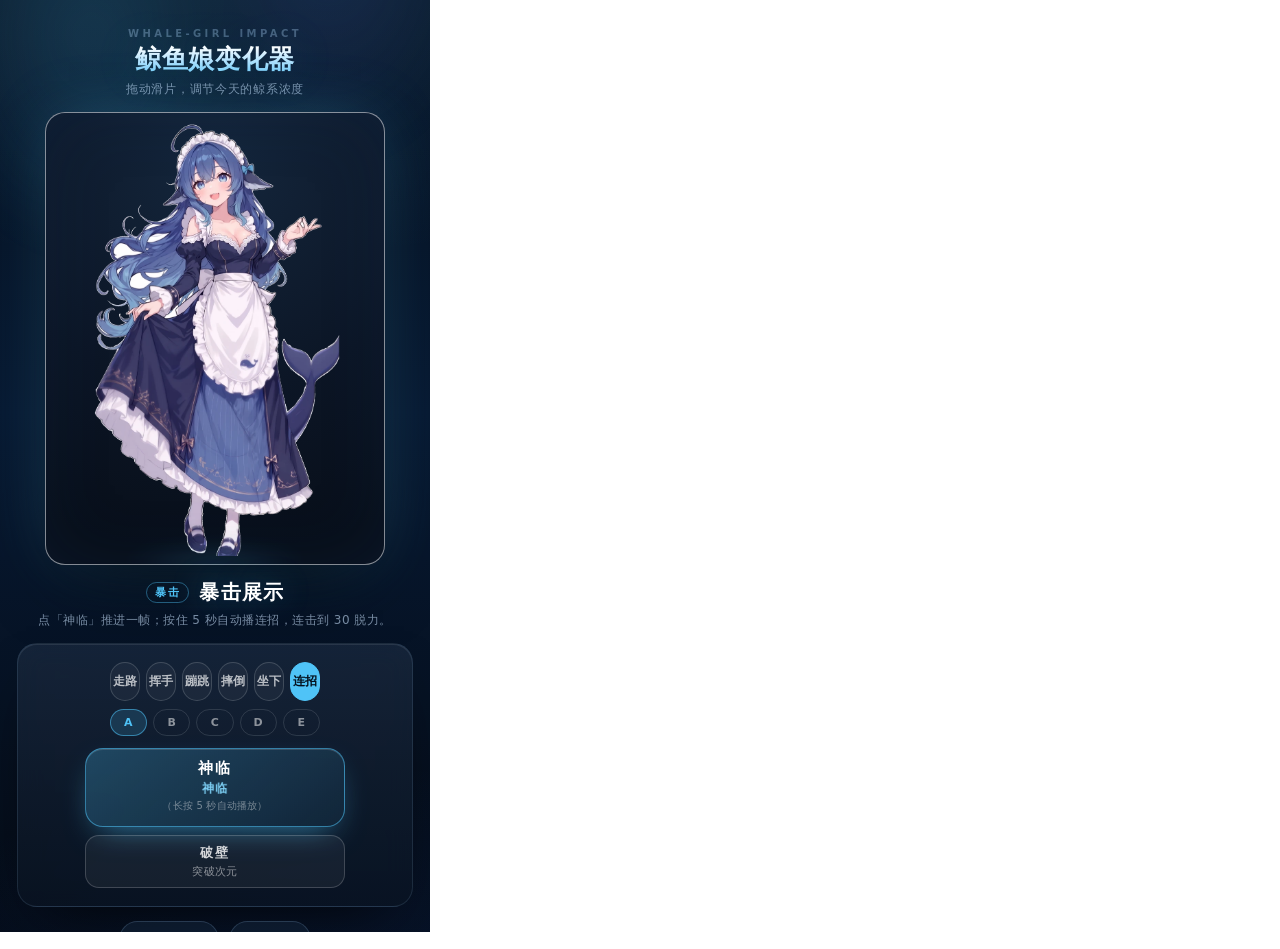
==== tools/uitest.html @ 38c1776b "feat(burst): 5 种身材 A–E + 神临/破壁，破壁随机播三支突破次元动画" ====
<!doctype html>
<html><meta charset="utf-8"><title>uitest</title>
<!--
  主题三回归脚本（无头 Chrome 跑，不参与线上资源）。

    cd whale-girl-changer
    python3 -m http.server 8765
    "/Applications/Google Chrome.app/Contents/MacOS/Google Chrome" --headless=new \
      --disable-gpu --no-sandbox --window-size=520,1100 \
      --virtual-time-budget=60000 --dump-dom http://127.0.0.1:8765/tools/uitest.html

  结果写在 <title>（全 PASS 时 UITEST PASS），明细在 #out。
  只查 DOM/CSS 变量，不比对像素，所以素材换图不会误报。
-->
<body style="margin:0">
<iframe id="f" style="width:430px;height:932px;border:0" src="../index.html?uitest=1"></iframe>
<pre id="out"></pre>
<script>
const log = [];
const ok = (name, cond, extra) => log.push((cond ? 'PASS ' : 'FAIL ') + name + (extra ? ' :: ' + extra : ''));
const sleep = (ms) => new Promise((r) => setTimeout(r, ms));
const pointer = (w, el, type) =>
  el.dispatchEvent(new w.PointerEvent(type, { pointerId: 1, bubbles: true, isPrimary: true }));

window.addEventListener('load', () => setTimeout(run, 1200));

async function run() {
  const f = document.getElementById('f');
  const w = f.contentWindow;
  const d = f.contentDocument;
  const $ = (s) => d.querySelector(s);
  const $$ = (s) => Array.from(d.querySelectorAll(s));
  const stack = () => d.getElementById('frameStack');
  const frame = () => d.getElementById('burstFrame');
  const tap = () => d.getElementById('burstTap');
  const tapSub = () => d.getElementById('burstTapSub');
  const brk = () => d.getElementById('burstBreak');
  const card = () => $('.burst-card-figure');
  const sheetOf = () => frame().style.getPropertyValue('--sheet');
  const sheetName = () => (sheetOf().match(/burst\/([\w-]+)\.webp/) || [])[1] || sheetOf();
  const actions = () => $$('#burstActions [data-action]');
  const bodies = () => $$('#burstBodies [data-body]');
  const errors = [];

  w.addEventListener('error', (e) => errors.push('error: ' + e.message));
  const origError = w.console.error;
  w.console.error = function () {
    errors.push('console.error: ' + Array.from(arguments).join(' '));
    origError.apply(w.console, arguments);
  };

  try {
    const sel = d.getElementById('inputTheme');
    sel.value = 'burst';
    sel.dispatchEvent(new w.Event('change'));
    await sleep(600);

    ok('动作行 6 个', actions().length === 6, actions().map((b) => b.textContent).join('/'));
    ok('身材行 5 个', bodies().length === 5, bodies().map((b) => b.textContent).join('/'));
    ok('默认神临立绘', stack().classList.contains('is-shenlin') && card().getAttribute('src').includes('body-a.webp'));
    ok('按钮文案', tap().querySelector('.burst-tap-main').textContent === '神临');
    ok('长按提示', tap().textContent.includes('长按 5 秒自动播放'));
    ok('破壁副标题', brk().querySelector('.burst-break-sub').textContent === '突破次元');
    ok('默认动作高亮连招', $('#burstActions .is-active').dataset.action === 'combo');

    // 换身材 → 立绘跟着换，仍在神临
    bodies()[1].click();
    await sleep(120);
    ok('换身材 B 立绘', card().getAttribute('src').includes('body-b.webp'));
    ok('换身材仍在神临', stack().classList.contains('is-shenlin'));

    // 选动作 → 用当前身材的图集
    actions()[0].click();
    await sleep(200);
    ok('B 走路图集', sheetName() === 'b-walk', sheetName());
    ok('进入动作图层', stack().classList.contains('is-action'));

    const pos0 = frame().style.getPropertyValue('--bx') + '/' + frame().style.getPropertyValue('--by');
    tap().click();
    await sleep(120);
    const pos1 = frame().style.getPropertyValue('--bx') + '/' + frame().style.getPropertyValue('--by');
    ok('点击推进一帧', pos0 !== pos1, pos0 + ' → ' + pos1);
    ok('副标题带连击数', /×1/.test(tapSub().textContent), tapSub().textContent);

    // 换身材 E：动作跟着换
    bodies()[4].click();
    await sleep(200);
    ok('E 走路图集', sheetName() === 'e-walk', sheetName());
    ok('E 立绘已换', card().getAttribute('src').includes('body-e.webp'));

    actions()[1].click();
    await sleep(200);
    ok('E 挥手图集', sheetName() === 'e-wave', sheetName());

    // 破壁：三支随机，放完停在末帧，副标题报难度
    brk().click();
    await sleep(1800);
    const first = sheetName();
    ok('破壁图集', /^break-[123]$/.test(first), first);
    ok('破壁方图铺满', frame().classList.contains('is-square'));
    ok('破壁副标题报难度', /破壁 · 难度 [123]/.test(tapSub().textContent), tapSub().textContent);
    const brkPos = frame().style.getPropertyValue('--bx') + '/' + frame().style.getPropertyValue('--by');
    await sleep(500);
    ok('破壁停末帧', brkPos === frame().style.getPropertyValue('--bx') + '/' + frame().style.getPropertyValue('--by') && brkPos === '100.0000%/100.0000%', brkPos);

    tap().click();
    await sleep(150);
    ok('破壁后点回神临', stack().classList.contains('is-shenlin'));

    brk().click();
    await sleep(1800);
    const second = sheetName();
    ok('破壁换了一支', /^break-[123]$/.test(second) && second !== first, first + ' → ' + second);

    tap().click();
    await sleep(150);

    // 长按 5 秒：自动连播，越播越久也不脱力
    pointer(w, tap(), 'pointerdown');
    await sleep(1000);
    ok('1 秒时还没开始自动播放', !tap().classList.contains('is-holding'));
    ok('长按中显示蓄力', tap().classList.contains('is-arming'));
    await sleep(4600);
    ok('5 秒后进入自动播放', tap().classList.contains('is-holding'));
    ok('长按切到连招', $('#burstActions .is-active').dataset.action === 'combo');
    await sleep(700);
    const c1 = tapSub().textContent;
    await sleep(700);
    const c2 = tapSub().textContent;
    ok('连招在自动推进', c1 !== c2, c1 + ' → ' + c2);
    // 再播 5 秒（约 45 帧，远超 30）也不该脱力
    await sleep(5000);
    ok('自动连播不脱力', !/脱力/.test(tapSub().textContent) && !/脱力/.test(d.getElementById('captionName').textContent), tapSub().textContent);
    pointer(w, tap(), 'pointerup');
    await sleep(400);
    const c3 = tapSub().textContent;
    await sleep(600);
    ok('松手后停止', c3 === tapSub().textContent, c3);

    // 单次连击：30 下触发脱力
    tap().click(); // 吃掉长按松手补发的 click
    await sleep(80);
    actions()[0].click();
    await sleep(150);
    for (let i = 0; i < 30; i++) {
      tap().click();
      await sleep(30);
    }
    await sleep(1800);
    ok('单次连击 30 触发脱力', /脱力/.test(tapSub().textContent), tapSub().textContent);
    ok('脱力停在摔倒末帧', sheetName() === 'e-fall', sheetName());
    tap().click();
    await sleep(200);
    ok('点一下复活回神临', stack().classList.contains('is-shenlin'), tapSub().textContent);

    // 主题往返
    sel.value = 'classic';
    sel.dispatchEvent(new w.Event('change'));
    await sleep(500);
    ok('回主题一无报错', !d.body.classList.contains('theme-burst'));
    sel.value = 'burst';
    sel.dispatchEvent(new w.Event('change'));
    await sleep(600);
    ok('回主题三默认神临', stack().classList.contains('is-shenlin') && $('#burstBodies .is-active').dataset.body === 'a');
    ok('无 JS 报错', errors.length === 0, errors.join(' | '));
  } catch (err) {
    log.push('EXCEPTION ' + err.message + '\n' + err.stack);
  }

  document.getElementById('out').textContent = log.join('\n');
  const failed = log.filter((l) => !l.startsWith('PASS'));
  document.title = failed.length ? 'UITEST FAIL: ' + failed.join(' ;; ') : 'UITEST PASS (' + log.length + ' checks)';
}
</script>
</body></html>
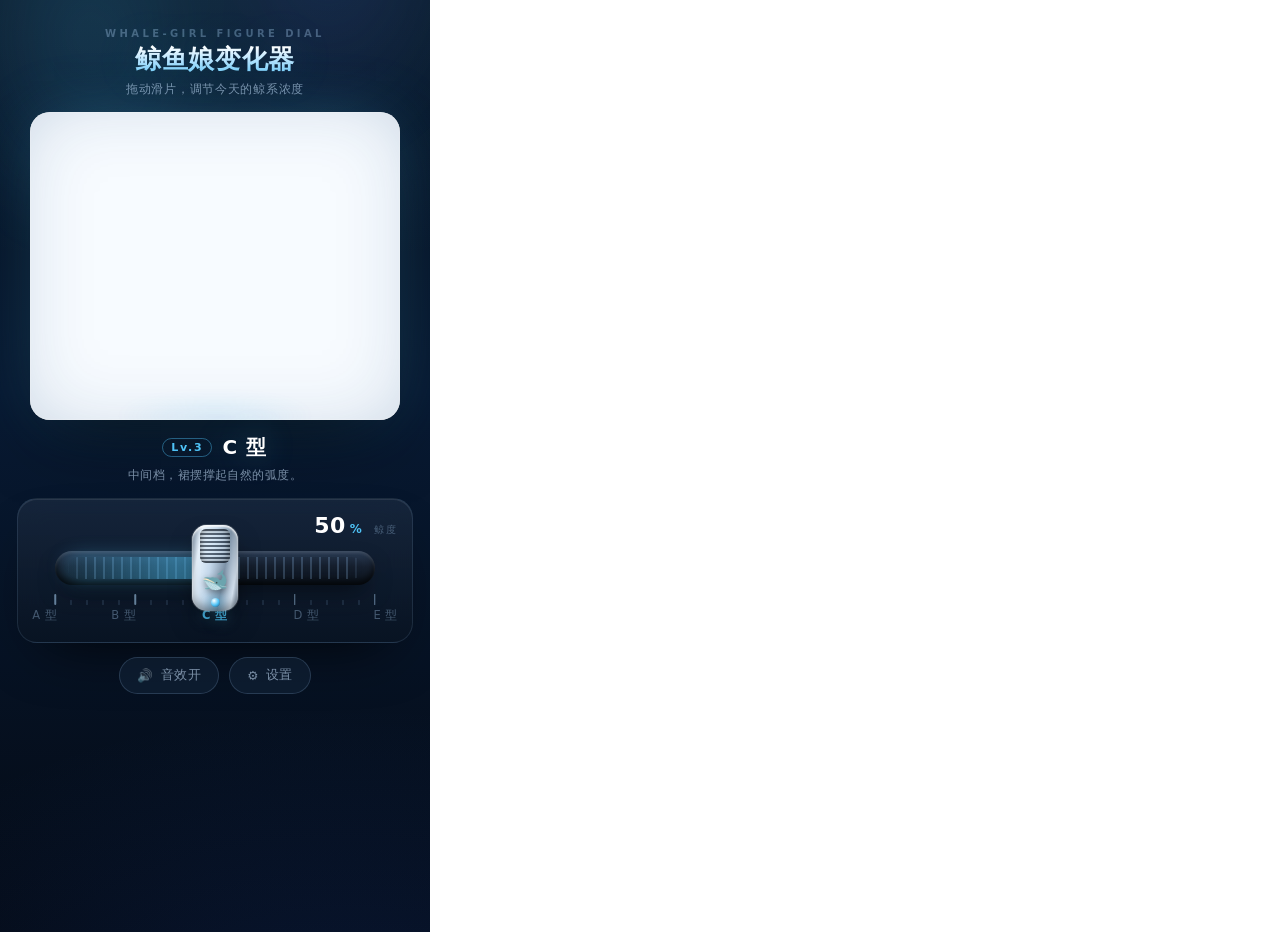
==== commit d4fbce38: "feat(theme): 新增主题三·五档身材 A–E，修复神临立绘遮挡滑轨主题；长按改 2 秒" ====
--- a/tools/uitest.html
+++ b/tools/uitest.html
@@ -1,7 +1,8 @@
 <!doctype html>
 <html><meta charset="utf-8"><title>uitest</title>
 <!--
-  主题三回归脚本（无头 Chrome 跑，不参与线上资源）。
+  主题三（五档身材滑轨）与主题四（暴击展示）回归脚本，
+  无头 Chrome 跑，不参与线上资源。
 
     cd whale-girl-changer
     python3 -m http.server 8765
@@ -51,6 +52,37 @@
 
   try {
     const sel = d.getElementById('inputTheme');
+    const slider = d.getElementById('slider');
+    const slideFrames = () =>
+      $$('#frameStack img').filter(
+        (img) => !img.classList.contains('rush-figure') && !img.classList.contains('burst-card-figure')
+      );
+    const cardVisible = () => w.getComputedStyle(card()).display !== 'none';
+
+    // 主题一 / 二 / 三：神临立绘必须完全隐藏，否则会盖住滑轨帧
+    ok('主题一默认 5 帧', slideFrames().length === 5, String(slideFrames().length));
+    ok('主题一不显示神临立绘', !cardVisible());
+    ok('主题一初始 50%', slider.getAttribute('aria-valuenow') === '50', slider.getAttribute('aria-valuenow'));
+
+    sel.value = 'v2';
+    sel.dispatchEvent(new w.Event('change'));
+    await sleep(600);
+    ok('主题二 6 帧', slideFrames().length === 6, String(slideFrames().length));
+    ok('主题二不显示神临立绘', !cardVisible());
+    ok('主题二初始 100%', slider.getAttribute('aria-valuenow') === '100', slider.getAttribute('aria-valuenow'));
+
+    // 主题三：沿用主题一逻辑，素材换成 A–E 立绘
+    sel.value = 'gemini';
+    sel.dispatchEvent(new w.Event('change'));
+    await sleep(800);
+    const geminiSrcs = slideFrames().map((img) => (img.getAttribute('src') || '').split('/').pop());
+    ok('主题三 5 帧', slideFrames().length === 5, geminiSrcs.join(','));
+    ok('主题三用 A–E 立绘', geminiSrcs.join(',') === 'body-a.webp,body-b.webp,body-c.webp,body-d.webp,body-e.webp');
+    ok('主题三不显示神临立绘', !cardVisible());
+    ok('主题三初始 50%', slider.getAttribute('aria-valuenow') === '50', slider.getAttribute('aria-valuenow'));
+    ok('主题三档位 5 个', d.querySelectorAll('#gradeLabels .grade-label').length === 5,
+      Array.from(d.querySelectorAll('#gradeLabels .grade-label')).map((e) => e.textContent).join('/'));
+
     sel.value = 'burst';
     sel.dispatchEvent(new w.Event('change'));
     await sleep(600);
@@ -59,7 +91,7 @@
     ok('身材行 5 个', bodies().length === 5, bodies().map((b) => b.textContent).join('/'));
     ok('默认神临立绘', stack().classList.contains('is-shenlin') && card().getAttribute('src').includes('body-a.webp'));
     ok('按钮文案', tap().querySelector('.burst-tap-main').textContent === '神临');
-    ok('长按提示', tap().textContent.includes('长按 5 秒自动播放'));
+    ok('长按提示', tap().textContent.includes('长按 2 秒自动播放'));
     ok('破壁副标题', brk().querySelector('.burst-break-sub').textContent === '突破次元');
     ok('默认动作高亮连招', $('#burstActions .is-active').dataset.action === 'combo');
 
@@ -115,21 +147,21 @@
     tap().click();
     await sleep(150);
 
-    // 长按 5 秒：自动连播，越播越久也不脱力
+    // 长按 2 秒：自动连播，越播越久也不脱力
     pointer(w, tap(), 'pointerdown');
-    await sleep(1000);
-    ok('1 秒时还没开始自动播放', !tap().classList.contains('is-holding'));
+    await sleep(600);
+    ok('0.6 秒时还没开始自动播放', !tap().classList.contains('is-holding'));
     ok('长按中显示蓄力', tap().classList.contains('is-arming'));
-    await sleep(4600);
-    ok('5 秒后进入自动播放', tap().classList.contains('is-holding'));
+    await sleep(1600);
+    ok('2 秒后进入自动播放', tap().classList.contains('is-holding'));
     ok('长按切到连招', $('#burstActions .is-active').dataset.action === 'combo');
     await sleep(700);
     const c1 = tapSub().textContent;
     await sleep(700);
     const c2 = tapSub().textContent;
     ok('连招在自动推进', c1 !== c2, c1 + ' → ' + c2);
-    // 再播 5 秒（约 45 帧，远超 30）也不该脱力
-    await sleep(5000);
+    // 再播 4 秒（约 36 帧，超过 30）也不该脱力
+    await sleep(4000);
     ok('自动连播不脱力', !/脱力/.test(tapSub().textContent) && !/脱力/.test(d.getElementById('captionName').textContent), tapSub().textContent);
     pointer(w, tap(), 'pointerup');
     await sleep(400);
@@ -161,7 +193,7 @@
     sel.value = 'burst';
     sel.dispatchEvent(new w.Event('change'));
     await sleep(600);
-    ok('回主题三默认神临', stack().classList.contains('is-shenlin') && $('#burstBodies .is-active').dataset.body === 'a');
+    ok('回主题四默认神临', stack().classList.contains('is-shenlin') && $('#burstBodies .is-active').dataset.body === 'a');
     ok('无 JS 报错', errors.length === 0, errors.join(' | '));
   } catch (err) {
     log.push('EXCEPTION ' + err.message + '\n' + err.stack);
